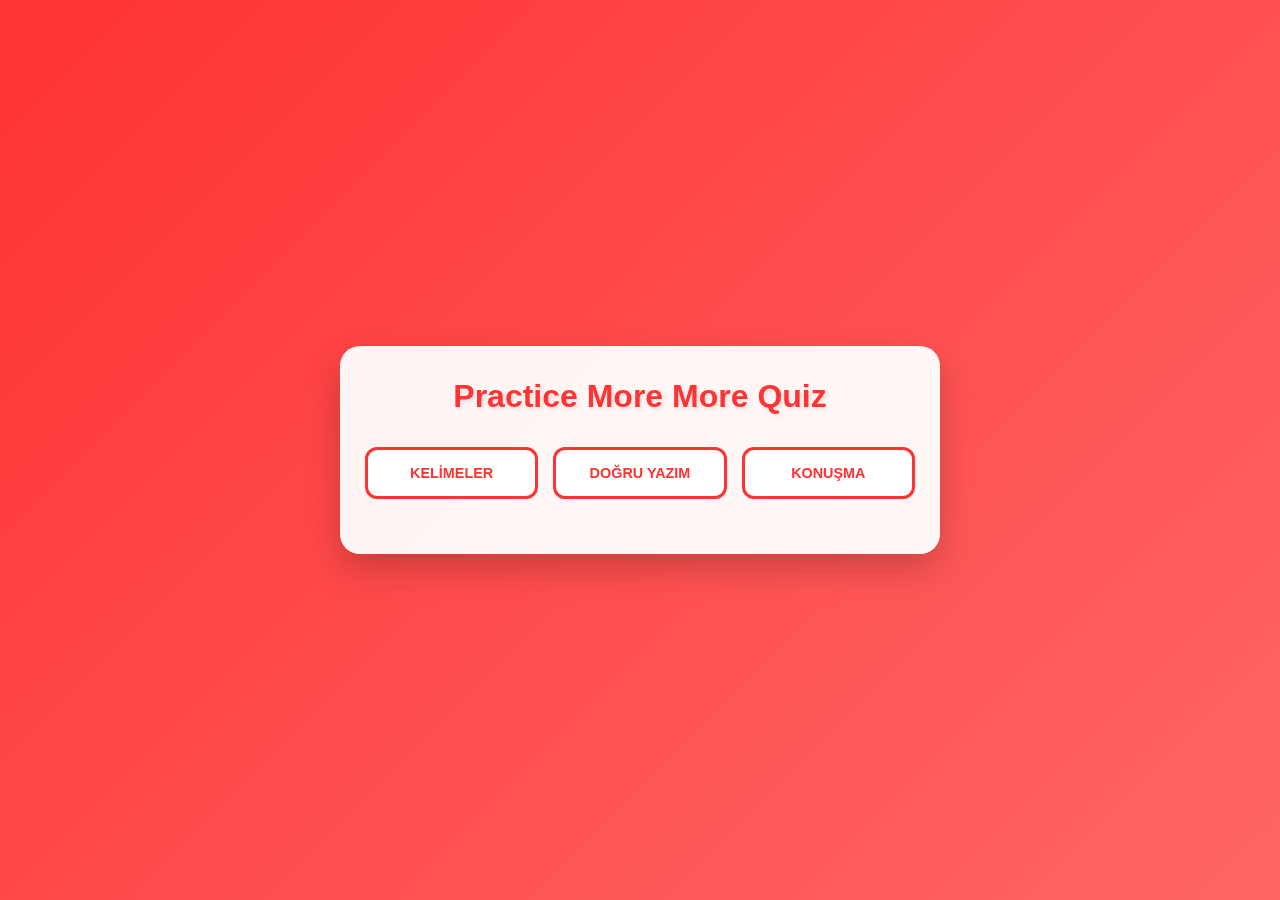
==== index.html @ 992c994b "Rename mira kopyası 3.html to index.html" ====
<!DOCTYPE html>
<html lang="tr">
<head>
    <meta charset="UTF-8">
    <meta name="viewport" content="width=device-width, initial-scale=1.0, maximum-scale=1.0, user-scalable=no">
    <title>Practice More More Quiz</title>
    <style>
        * {
            box-sizing: border-box;
            margin: 0;
            padding: 0;
            -webkit-tap-highlight-color: transparent;
        }

        body {
            font-family: 'Segoe UI', Tahoma, Geneva, Verdana, sans-serif;
            min-height: 100vh;
            display: flex;
            justify-content: center;
            align-items: center;
            background: linear-gradient(135deg, #ff3333, #ff6666);
            padding: 15px;
            line-height: 1.6;
        }

        .container {
            background: rgba(255, 255, 255, 0.95);
            border-radius: 20px;
            padding: 25px;
            box-shadow: 0 15px 35px rgba(0, 0, 0, 0.2);
            max-width: 600px;
            width: 100%;
            position: relative;
            backdrop-filter: blur(10px);
        }

        .app-title {
            text-align: center;
            color: #ff3333;
            font-size: 2rem;
            margin-bottom: 25px;
            text-shadow: 2px 2px 4px rgba(0, 0, 0, 0.1);
        }

        .category-selector {
            display: grid;
            grid-template-columns: repeat(3, 1fr);
            gap: 15px;
            margin-bottom: 30px;
        }

        .category-btn {
            padding: 15px 10px;
            background: white;
            border: 3px solid #ff3333;
            border-radius: 12px;
            cursor: pointer;
            color: #ff3333;
            font-weight: 700;
            font-size: 0.9rem;
            transition: all 0.3s ease;
            text-transform: uppercase;
        }

        .category-btn:hover {
            background: #ff3333;
            color: white;
            transform: translateY(-3px);
            box-shadow: 0 5px 15px rgba(255, 51, 51, 0.3);
        }

        .category-btn.active {
            background: #ff3333;
            color: white;
        }

        .question-container {
            background: white;
            padding: 20px;
            border-radius: 15px;
            margin-bottom: 20px;
            box-shadow: 0 5px 15px rgba(0, 0, 0, 0.1);
        }

        .question {
            font-size: 1.3rem;
            margin-bottom: 25px;
            color: #333;
            font-weight: 600;
            text-align: center;
        }

        .options {
            display: grid;
            gap: 12px;
        }

        .option {
            padding: 15px 20px;
            border: 3px solid #ff3333;
            border-radius: 12px;
            cursor: pointer;
            transition: all 0.3s ease;
            background: white;
            color: #ff3333;
            font-weight: 600;
            text-align: center;
            position: relative;
            overflow: hidden;
        }

        .option:hover {
            background: #fff5f5;
            transform: translateY(-2px);
            box-shadow: 0 5px 15px rgba(255, 51, 51, 0.2);
        }

        .option.correct {
            background: #ff3333;
            color: white;
            transform: scale(1.02);
        }

        .option.wrong {
            background: #ffeded;
            border-color: #ffcccc;
            color: #ff3333;
        }

        .progress {
            margin-top: 25px;
            padding: 15px;
            background: #fff5f5;
            border-radius: 12px;
            box-shadow: inset 0 2px 5px rgba(0, 0, 0, 0.1);
        }

        .progress-text {
            text-align: center;
            color: #ff3333;
            font-weight: 700;
            font-size: 1.1rem;
        }

        .result-container {
            text-align: center;
            padding: 30px;
        }

        .result-title {
            color: #ff3333;
            font-size: 2rem;
            margin-bottom: 20px;
        }

        .result-score {
            font-size: 1.5rem;
            color: #333;
            margin-bottom: 30px;
        }

        .restart-btn {
            padding: 15px 30px;
            background: #ff3333;
            color: white;
            border: none;
            border-radius: 12px;
            font-size: 1.1rem;
            font-weight: 700;
            cursor: pointer;
            transition: all 0.3s ease;
        }

        .restart-btn:hover {
            background: #ff4444;
            transform: translateY(-2px);
            box-shadow: 0 5px 15px rgba(255, 51, 51, 0.3);
        }

        @media (max-width: 480px) {
            .container {
                padding: 15px;
            }

            .app-title {
                font-size: 1.5rem;
                margin-bottom: 20px;
            }

            .category-selector {
                grid-template-columns: 1fr;
            }

            .category-btn {
                padding: 12px 8px;
                font-size: 0.8rem;
            }

            .question {
                font-size: 1.1rem;
            }

            .option {
                padding: 12px 15px;
                font-size: 0.9rem;
            }

            .progress-text {
                font-size: 0.9rem;
            }
        }
    </style>
</head>
<body>
    <div class="container" id="mainContainer">
        <h1 class="app-title">Practice More More Quiz</h1>
        <div class="category-selector" id="categorySelector">
            <button class="category-btn" onclick="selectCategory('words')">Kelimeler</button>
            <button class="category-btn" onclick="selectCategory('spelling')">Doğru Yazım</button>
            <button class="category-btn" onclick="selectCategory('conversation')">Konuşma</button>
        </div>
        <div id="quizContainer" style="display: none;">
            <div class="question-container">
                <div class="question" id="question"></div>
                <div class="options" id="options"></div>
            </div>
            <div class="progress">
                <div class="progress-text" id="progress"></div>
            </div>
        </div>
    </div>
    <script>
        const questionsData = {
            words: [
                {
                    question: "'Ambulance' kelimesinin Türkçe anlamı nedir?",
                    options: ["Ambulans", "Hastane", "Doktor"],
                    correct: 0
                },
                {
                    question: "'Balloon' kelimesinin Türkçe anlamı nedir?",
                    options: ["Top", "Balon", "Oyuncak"],
                    correct: 1
                },
                {
                    question: "'Biscuit' kelimesinin Türkçe anlamı nedir?",
                    options: ["Kek", "Pasta", "Bisküvi"],
                    correct: 2
                },
                {
                    question: "'Café' kelimesinin Türkçe anlamı nedir?",
                    options: ["Kafe", "Restaurant", "Market"],
                    correct: 0
                },
                {
                    question: "'Cake' kelimesinin Türkçe anlamı nedir?",
                    options: ["Bisküvi", "Pasta", "Ekmek"],
                    correct: 1
                },
                {
                    question: "'Camp' kelimesinin Türkçe anlamı nedir?",
                    options: ["Kamp", "Piknik", "Park"],
                    correct: 0
                },
                {
                    question: "'Doctor' kelimesinin Türkçe anlamı nedir?",
                    options: ["Hemşire", "Doktor", "Hasta"],
                    correct: 1
                },
                {
                    question: "'Email' kelimesinin Türkçe anlamı nedir?",
                    options: ["E-posta", "Telefon", "Mesaj"],
                    correct: 0
                },
                {
                    question: "'Electric' kelimesinin Türkçe anlamı nedir?",
                    options: ["Su", "Gaz", "Elektrik"],
                    correct: 2
                },
                {
                    question: "'Garage' kelimesinin Türkçe anlamı nedir?",
                    options: ["Garaj", "Bahçe", "Depo"],
                    correct: 0
                },
                {
                    question: "'Hotel' kelimesinin Türkçe anlamı nedir?",
                    options: ["Ev", "Otel", "Bina"],
                    correct: 1
                },
                {
                    question: "'Internet' kelimesinin Türkçe anlamı nedir?",
                    options: ["İnternet", "Telefon", "Bilgisayar"],
                    correct: 0
                },
                {
                    question: "'Laptop' kelimesinin Türkçe anlamı nedir?",
                    options: ["Tablet", "Telefon", "Dizüstü bilgisayar"],
                    correct: 2
                },
                {
                    question: "'Lemon' kelimesinin Türkçe anlamı nedir?",
                    options: ["Limon", "Portakal", "Mandalina"],
                    correct: 0
                },
                {
                    question: "'Microphone' kelimesinin Türkçe anlamı nedir?",
                    options: ["Hoparlör", "Mikrofon", "Kulaklık"],
                    correct: 1
                },
                {
                    question: "'Note' kelimesinin Türkçe anlamı nedir?",
                    options: ["Not", "Kitap", "Kalem"],
                    correct: 0
                },
                {
                    question: "'Office' kelimesinin Türkçe anlamı nedir?",
                    options: ["Ev", "Ofis", "Market"],
                    correct: 1
                },
                {
                    question: "'Picnic' kelimesinin Türkçe anlamı nedir?",
                    options: ["Park", "Kamp", "Piknik"],
                    correct: 2
                },
                {
                    question: "'Quiz' kelimesinin Türkçe anlamı nedir?",
                    options: ["Sınav", "Test", "Quiz"],
                    correct: 2
                },
                {
                    question: "'Radio' kelimesinin Türkçe anlamı nedir?",
                    options: ["Radyo", "Televizyon", "Telefon"],
                    correct: 0
            },
            {
                question: "'Salad' kelimesinin Türkçe anlamı nedir?",
                options: ["Salata", "Yemek", "Meyve"],
                correct: 0
            },
            {
                question: "'Sandwich' kelimesinin Türkçe anlamı nedir?",
                options: ["Tost", "Sandviç", "Ekmek"],
                correct: 1
            },
            {
                question: "'Sport' kelimesinin Türkçe anlamı nedir?",
                options: ["Oyun", "Egzersiz", "Spor"],
                correct: 2
            },
            {
                question: "'Stop' kelimesinin Türkçe anlamı nedir?",
                options: ["Dur", "Git", "Bekle"],
                correct: 0
            },
            {
                question: "'Supermarket' kelimesinin Türkçe anlamı nedir?",
                options: ["Market", "Süpermarket", "Mağaza"],
                correct: 1
            },
            {
                question: "'Telephone' kelimesinin Türkçe anlamı nedir?",
                options: ["Telefon", "Bilgisayar", "Tablet"],
                correct: 0
            },
            {
                question: "'Television' kelimesinin Türkçe anlamı nedir?",
                options: ["Radyo", "Televizyon", "Bilgisayar"],
                correct: 1
            },
            {
                question: "'Tomato' kelimesinin Türkçe anlamı nedir?",
                options: ["Biber", "Salatalık", "Domates"],
                correct: 2
            },
            {
                question: "'Train' kelimesinin Türkçe anlamı nedir?",
                options: ["Tren", "Otobüs", "Araba"],
                correct: 0
            },
            {
                question: "'Word' kelimesinin Türkçe anlamı nedir?",
                options: ["Cümle", "Kelime", "Harf"],
                correct: 1
            },
            {
                question: "'University' kelimesinin Türkçe anlamı nedir?",
                options: ["Üniversite", "Okul", "Lise"],
                correct: 0
            },
            {
                question: "'Vanilla' kelimesinin Türkçe anlamı nedir?",
                options: ["Çikolata", "Vanilya", "Çilek"],
                correct: 1
            },
            {
                question: "'Video' kelimesinin Türkçe anlamı nedir?",
                options: ["Fotoğraf", "Resim", "Video"],
                correct: 2
            },
            {
                question: "'Yoghurt' kelimesinin Türkçe anlamı nedir?",
                options: ["Yoğurt", "Süt", "Ayran"],
                correct: 0
            },
            {
                question: "'Paint' kelimesinin Türkçe anlamı nedir?",
                options: ["Çizmek", "Boyamak", "Kesmek"],
                correct: 1
            },
            {
                question: "'Draw' kelimesinin Türkçe anlamı nedir?",
                options: ["Çizmek", "Boyamak", "Yazmak"],
                correct: 0
            },
            {
                question: "'Cut' kelimesinin Türkçe anlamı nedir?",
                options: ["Yapıştırmak", "Kesmek", "Açmak"],
                correct: 1
            },
            {
                question: "'Stick' kelimesinin Türkçe anlamı nedir?",
                options: ["Kesmek", "Çizmek", "Yapıştırmak"],
                correct: 2
            }
        ],
        spelling: [
        {
        question: "'Ambulance' kelimesinin doğru yazılışı hangisidir?",
        options: ["ambulence", "ambulance", "ambulens"],
        correct: 1
    },
    {
        question: "'Balloon' kelimesinin doğru yazılışı hangisidir?",
        options: ["baloon", "balloon", "ballon"],
        correct: 1
    },
    {
        question: "'Biscuit' kelimesinin doğru yazılışı hangisidir?",
        options: ["biscut", "biscuit", "biskit"],
        correct: 1
    },
    {
        question: "'Café' kelimesinin doğru yazılışı hangisidir?",
        options: ["cafe", "café", "caffe"],
        correct: 1
    },
    {
        question: "'Cake' kelimesinin doğru yazılışı hangisidir?",
        options: ["kake", "cake", "cake"],
        correct: 1
    },
    {
        question: "'Camp' kelimesinin doğru yazılışı hangisidir?",
        options: ["kamp", "camp", "cemp"],
        correct: 1
    },
    {
        question: "'Doctor' kelimesinin doğru yazılışı hangisidir?",
        options: ["docter", "doctor", "dokter"],
        correct: 1
    },
    {
        question: "'Email' kelimesinin doğru yazılışı hangisidir?",
        options: ["e-mail", "email", "imail"],
        correct: 1
    },
    {
        question: "'Electric' kelimesinin doğru yazılışı hangisidir?",
        options: ["elektric", "electric", "elektrik"],
        correct: 1
    },
    {
        question: "'Garage' kelimesinin doğru yazılışı hangisidir?",
        options: ["garaj", "garage", "garaje"],
        correct: 1
    },
    {
        question: "'Hotel' kelimesinin doğru yazılışı hangisidir?",
        options: ["hotell", "hotel", "hotle"],
        correct: 1
    },
    {
        question: "'Internet' kelimesinin doğru yazılışı hangisidir?",
        options: ["internet", "Internet", "intenet"],
        correct: 1
    },
    {
        question: "'Laptop' kelimesinin doğru yazılışı hangisidir?",
        options: ["labtop", "laptop", "leptop"],
        correct: 1
    },
    {
        question: "'Lemon' kelimesinin doğru yazılışı hangisidir?",
        options: ["limon", "lemon", "lemun"],
        correct: 1
    },
    {
        question: "'Microphone' kelimesinin doğru yazılışı hangisidir?",
        options: ["mikrofon", "microphone", "microfone"],
        correct: 1
    },
    {
        question: "'Note' kelimesinin doğru yazılışı hangisidir?",
        options: ["not", "note", "notte"],
        correct: 1
    },
    {
        question: "'Office' kelimesinin doğru yazılışı hangisidir?",
        options: ["ofis", "office", "offise"],
        correct: 1
    },
    {
        question: "'Picnic' kelimesinin doğru yazılışı hangisidir?",
        options: ["picknick", "picnic", "piknik"],
        correct: 1
    },
    {
        question: "'Quiz' kelimesinin doğru yazılışı hangisidir?",
        options: ["quize", "quiz", "quizz"],
        correct: 1
    },
    {
        question: "'Radio' kelimesinin doğru yazılışı hangisidir?",
        options: ["radyo", "radio", "redio"],
        correct: 1
    },
    {
        question: "'Salad' kelimesinin doğru yazılışı hangisidir?",
        options: ["sallad", "salad", "salat"],
        correct: 1
    },
    {
        question: "'Sandwich' kelimesinin doğru yazılışı hangisidir?",
        options: ["sandvich", "sandwich", "sandwitch"],
        correct: 1
    },
    {
        question: "'Sport' kelimesinin doğru yazılışı hangisidir?",
        options: ["spor", "sport", "sportt"],
        correct: 1
    },
    {
        question: "'Stop' kelimesinin doğru yazılışı hangisidir?",
        options: ["stopp", "stop", "stop"],
        correct: 1
    },
    {
        question: "'Supermarket' kelimesinin doğru yazılışı hangisidir?",
        options: ["süpermarket", "supermarket", "supermarkett"],
        correct: 1
    },
    {
        question: "'Telephone' kelimesinin doğru yazılışı hangisidir?",
        options: ["telefon", "telephone", "telephon"],
        correct: 1
    },
    {
        question: "'Television' kelimesinin doğru yazılışı hangisidir?",
        options: ["televizyon", "television", "televition"],
        correct: 1
    },
    {
        question: "'Tomato' kelimesinin doğru yazılışı hangisidir?",
        options: ["tometo", "tomato", "tamato"],
        correct: 1
    },
    {
        question: "'Train' kelimesinin doğru yazılışı hangisidir?",
        options: ["tren", "train", "traine"],
        correct: 1
    },
    {
        question: "'Word' kelimesinin doğru yazılışı hangisidir?",
        options: ["werd", "word", "woord"],
        correct: 1
    },
    {
        question: "'University' kelimesinin doğru yazılışı hangisidir?",
        options: ["üniversite", "university", "universitet"],
        correct: 1
    },
    {
        question: "'Vanilla' kelimesinin doğru yazılışı hangisidir?",
        options: ["vanila", "vanilla", "vanilia"],
        correct: 1
    },
    {
        question: "'Video' kelimesinin doğru yazılışı hangisidir?",
        options: ["vidio", "video", "vedio"],
        correct: 1
    },
    {
        question: "'Yoghurt' kelimesinin doğru yazılışı hangisidir?",
        options: ["yogurt", "yoghurt", "yoğurt"],
        correct: 1
    },
    {
        question: "'Paint' kelimesinin doğru yazılışı hangisidir?",
        options: ["peynt", "paint", "peint"],
        correct: 1
    },
    {
        question: "'Draw' kelimesinin doğru yazılışı hangisidir?",
        options: ["drow", "draw", "drau"],
        correct: 1
    },
    {
        question: "'Cut' kelimesinin doğru yazılışı hangisidir?",
        options: ["kat", "cut", "cutt"],
        correct: 1
    },
    {
        question: "'Stick' kelimesinin doğru yazılışı hangisidir?",
        options: ["stik", "stick", "stic"],
        correct: 1
            },
            // Diğer kelimeler için yazım soruları buraya eklenecek
        ],
        conversation: [
        {
                question: "Complete the dialogue: 'Good ___, how are you?'",
                options: ["morning", "night", "bye"],
                correct: 0
            },
            {
                question: "Fill in the blank: '___ name is John.'",
                options: ["I", "My", "Me"],
                correct: 1
            },
            {
                question: "Complete: 'How ___ you?'",
                options: ["is", "are", "am"],
                correct: 1
            },
            {
                question: "Fill in: '___ to meet you.'",
                options: ["Nice", "Good", "Well"],
                correct: 0
            },
            {
                question: "Complete: 'See you ___.'",
                options: ["later", "before", "after"],
                correct: 0
            },
            // PDF'deki diğer diyaloglar buraya eklenecek
        ]
    };

    let currentCategory = null;
    let currentQuestion = 0;
    let score = 0;
    let isAnswered = false;

    function selectCategory(category) {
        currentCategory = category;
        currentQuestion = 0;
        score = 0;
        document.getElementById('categorySelector').style.display = 'none';
        document.getElementById('quizContainer').style.display = 'block';
        displayQuestion();
    }

    function displayQuestion() {
        isAnswered = false;
        const questionEl = document.getElementById('question');
        const optionsEl = document.getElementById('options');
        const progressEl = document.getElementById('progress');
        const currentQuestions = questionsData[currentCategory];
        
        questionEl.textContent = currentQuestions[currentQuestion].question;
        optionsEl.innerHTML = '';
        
        currentQuestions[currentQuestion].options.forEach((option, index) => {
            const button = document.createElement('div');
            button.className = 'option';
            button.textContent = option;
            button.onclick = () => checkAnswer(index);
            optionsEl.appendChild(button);
        });

        progressEl.textContent = `Soru ${currentQuestion + 1} / ${currentQuestions.length}`;
    }

    function checkAnswer(selectedIndex) {
        if (isAnswered) return;
        isAnswered = true;

        const options = document.getElementsByClassName('option');
        const currentQuestions = questionsData[currentCategory];
        const correct = currentQuestions[currentQuestion].correct;

        Array.from(options).forEach(option => {
            option.style.pointerEvents = 'none';
        });

        if (selectedIndex === correct) {
            options[selectedIndex].classList.add('correct');
            score++;
        } else {
            options[selectedIndex].classList.add('wrong');
            options[correct].classList.add('correct');
        }

        setTimeout(() => {
            currentQuestion++;
            if (currentQuestion < currentQuestions.length) {
                displayQuestion();
            } else {
                showResults();
            }
        }, 1500);
    }

    function showResults() {
        const container = document.getElementById('quizContainer');
        const totalQuestions = questionsData[currentCategory].length;
        const percentage = Math.round((score / totalQuestions) * 100);
        let message = '';

        if (percentage >= 90) {
            message = 'Mükemmel! 🎉';
        } else if (percentage >= 70) {
            message = 'Çok iyi! 👏';
        } else if (percentage >= 50) {
            message = 'İyi! 👍';
        } else {
            message = 'Biraz daha çalışmalısın! 💪';
        }

        container.innerHTML = `
            <div class="result-container">
                <h2 class="result-title">Quiz Tamamlandı!</h2>
                <p class="result-score">
                    Skorunuz: ${score} / ${totalQuestions}<br>
                    Başarı: %${percentage}<br>
                    ${message}
                </p>
                <button onclick="location.reload()" class="restart-btn">
                    Yeniden Başla
                </button>
            </div>
        `;
    }

    // Sayfa yüklendiğinde başlık animasyonu
    window.onload = function() {
        const title = document.querySelector('.app-title');
        title.style.opacity = '0';
        title.style.transform = 'translateY(-20px)';
        title.style.transition = 'all 0.5s ease';
        
        setTimeout(() => {
            title.style.opacity = '1';
            title.style.transform = 'translateY(0)';
        }, 100);
    }
</script>
</body>
</html>
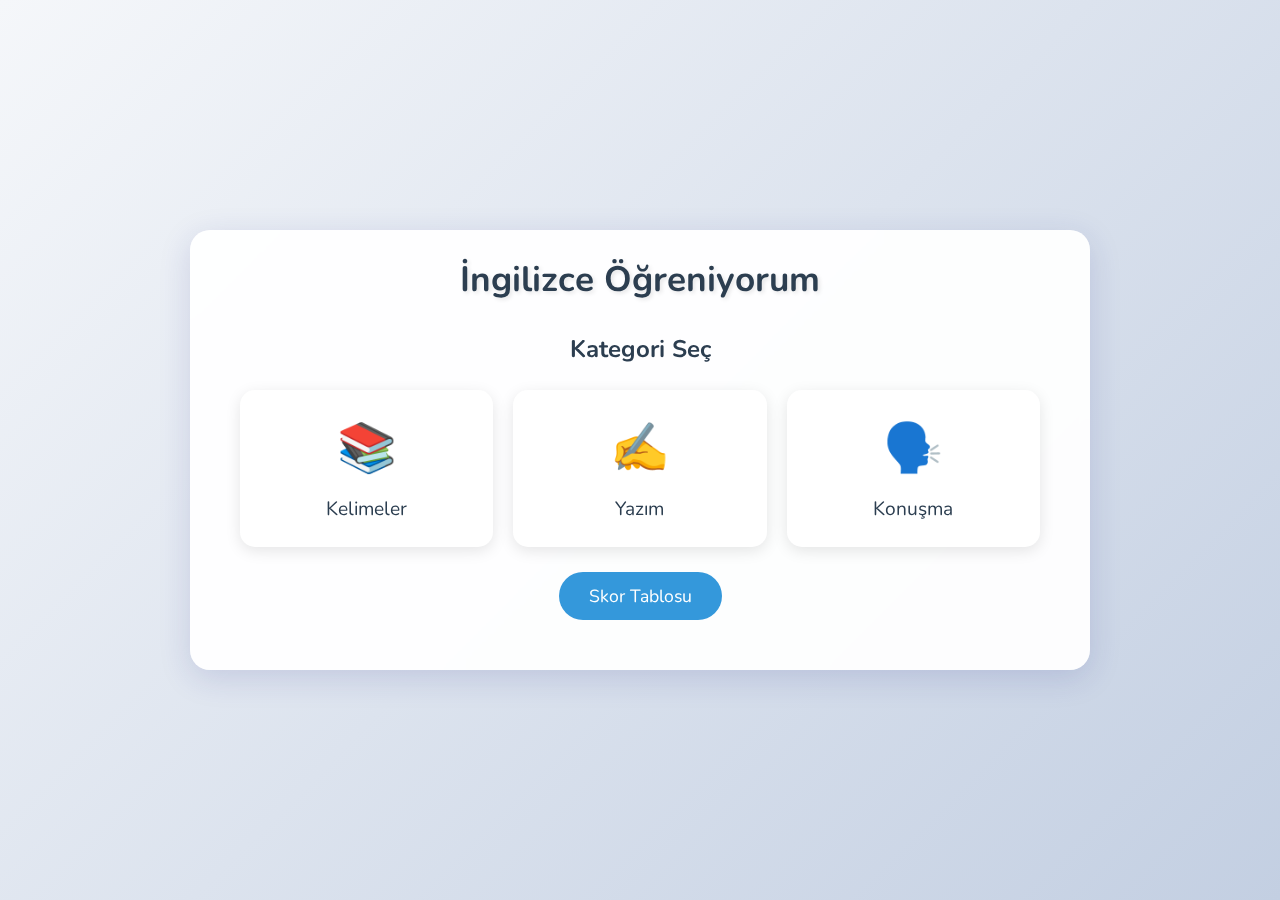
==== commit c31c1292: "Add files via upload" ====
--- a/index.html
+++ b/index.html
@@ -2,758 +2,73 @@
 <html lang="tr">
 <head>
     <meta charset="UTF-8">
-    <meta name="viewport" content="width=device-width, initial-scale=1.0, maximum-scale=1.0, user-scalable=no">
-    <title>Practice More More Quiz</title>
-    <style>
-        * {
-            box-sizing: border-box;
-            margin: 0;
-            padding: 0;
-            -webkit-tap-highlight-color: transparent;
-        }
-
-        body {
-            font-family: 'Segoe UI', Tahoma, Geneva, Verdana, sans-serif;
-            min-height: 100vh;
-            display: flex;
-            justify-content: center;
-            align-items: center;
-            background: linear-gradient(135deg, #ff3333, #ff6666);
-            padding: 15px;
-            line-height: 1.6;
-        }
-
-        .container {
-            background: rgba(255, 255, 255, 0.95);
-            border-radius: 20px;
-            padding: 25px;
-            box-shadow: 0 15px 35px rgba(0, 0, 0, 0.2);
-            max-width: 600px;
-            width: 100%;
-            position: relative;
-            backdrop-filter: blur(10px);
-        }
-
-        .app-title {
-            text-align: center;
-            color: #ff3333;
-            font-size: 2rem;
-            margin-bottom: 25px;
-            text-shadow: 2px 2px 4px rgba(0, 0, 0, 0.1);
-        }
-
-        .category-selector {
-            display: grid;
-            grid-template-columns: repeat(3, 1fr);
-            gap: 15px;
-            margin-bottom: 30px;
-        }
-
-        .category-btn {
-            padding: 15px 10px;
-            background: white;
-            border: 3px solid #ff3333;
-            border-radius: 12px;
-            cursor: pointer;
-            color: #ff3333;
-            font-weight: 700;
-            font-size: 0.9rem;
-            transition: all 0.3s ease;
-            text-transform: uppercase;
-        }
-
-        .category-btn:hover {
-            background: #ff3333;
-            color: white;
-            transform: translateY(-3px);
-            box-shadow: 0 5px 15px rgba(255, 51, 51, 0.3);
-        }
-
-        .category-btn.active {
-            background: #ff3333;
-            color: white;
-        }
-
-        .question-container {
-            background: white;
-            padding: 20px;
-            border-radius: 15px;
-            margin-bottom: 20px;
-            box-shadow: 0 5px 15px rgba(0, 0, 0, 0.1);
-        }
-
-        .question {
-            font-size: 1.3rem;
-            margin-bottom: 25px;
-            color: #333;
-            font-weight: 600;
-            text-align: center;
-        }
-
-        .options {
-            display: grid;
-            gap: 12px;
-        }
-
-        .option {
-            padding: 15px 20px;
-            border: 3px solid #ff3333;
-            border-radius: 12px;
-            cursor: pointer;
-            transition: all 0.3s ease;
-            background: white;
-            color: #ff3333;
-            font-weight: 600;
-            text-align: center;
-            position: relative;
-            overflow: hidden;
-        }
-
-        .option:hover {
-            background: #fff5f5;
-            transform: translateY(-2px);
-            box-shadow: 0 5px 15px rgba(255, 51, 51, 0.2);
-        }
-
-        .option.correct {
-            background: #ff3333;
-            color: white;
-            transform: scale(1.02);
-        }
-
-        .option.wrong {
-            background: #ffeded;
-            border-color: #ffcccc;
-            color: #ff3333;
-        }
-
-        .progress {
-            margin-top: 25px;
-            padding: 15px;
-            background: #fff5f5;
-            border-radius: 12px;
-            box-shadow: inset 0 2px 5px rgba(0, 0, 0, 0.1);
-        }
-
-        .progress-text {
-            text-align: center;
-            color: #ff3333;
-            font-weight: 700;
-            font-size: 1.1rem;
-        }
-
-        .result-container {
-            text-align: center;
-            padding: 30px;
-        }
-
-        .result-title {
-            color: #ff3333;
-            font-size: 2rem;
-            margin-bottom: 20px;
-        }
-
-        .result-score {
-            font-size: 1.5rem;
-            color: #333;
-            margin-bottom: 30px;
-        }
-
-        .restart-btn {
-            padding: 15px 30px;
-            background: #ff3333;
-            color: white;
-            border: none;
-            border-radius: 12px;
-            font-size: 1.1rem;
-            font-weight: 700;
-            cursor: pointer;
-            transition: all 0.3s ease;
-        }
-
-        .restart-btn:hover {
-            background: #ff4444;
-            transform: translateY(-2px);
-            box-shadow: 0 5px 15px rgba(255, 51, 51, 0.3);
-        }
-
-        @media (max-width: 480px) {
-            .container {
-                padding: 15px;
-            }
-
-            .app-title {
-                font-size: 1.5rem;
-                margin-bottom: 20px;
-            }
-
-            .category-selector {
-                grid-template-columns: 1fr;
-            }
-
-            .category-btn {
-                padding: 12px 8px;
-                font-size: 0.8rem;
-            }
-
-            .question {
-                font-size: 1.1rem;
-            }
-
-            .option {
-                padding: 12px 15px;
-                font-size: 0.9rem;
-            }
-
-            .progress-text {
-                font-size: 0.9rem;
-            }
-        }
-    </style>
+    <meta name="viewport" content="width=device-width, initial-scale=1.0">
+    <title>İngilizce Öğreniyorum</title>
+    <link rel="preconnect" href="https://fonts.googleapis.com">
+    <link rel="preconnect" href="https://fonts.gstatic.com" crossorigin>
+    <link href="https://fonts.googleapis.com/css2?family=Nunito:wght@400;600;700&display=swap" rel="stylesheet">
+    <link rel="stylesheet" href="style.css">
 </head>
 <body>
-    <div class="container" id="mainContainer">
-        <h1 class="app-title">Practice More More Quiz</h1>
-        <div class="category-selector" id="categorySelector">
-            <button class="category-btn" onclick="selectCategory('words')">Kelimeler</button>
-            <button class="category-btn" onclick="selectCategory('spelling')">Doğru Yazım</button>
-            <button class="category-btn" onclick="selectCategory('conversation')">Konuşma</button>
+    <div class="container">
+        <h1 class="app-title">İngilizce Öğreniyorum</h1>
+        
+        <div id="categorySelection" class="category-selection">
+            <h2>Kategori Seç</h2>
+            <div class="category-buttons">
+                <button onclick="startCategory('words')" class="category-btn">
+                    <span class="category-icon">📚</span>
+                    Kelimeler
+                </button>
+                <button onclick="startCategory('spelling')" class="category-btn">
+                    <span class="category-icon">✍️</span>
+                    Yazım
+                </button>
+                <button onclick="startCategory('speaking')" class="category-btn">
+                    <span class="category-icon">🗣️</span>
+                    Konuşma
+                </button>
+            </div>
+            <button id="showScoreboard" onclick="showScoreboard()" class="scoreboard-btn">
+                Skor Tablosu
+            </button>
         </div>
-        <div id="quizContainer" style="display: none;">
+
+        <div id="scoreboard" class="scoreboard" style="display: none;">
+            <h2>Yüksek Skorlar</h2>
+            <div id="scoreList" class="score-list"></div>
+            <button onclick="hideScoreboard()" class="close-btn">Kapat</button>
+        </div>
+
+        <div id="quizContainer" class="quiz-container" style="display: none;">
+            <div class="timer-container">
+                <div id="timer" class="timer">15</div>
+            </div>
+
             <div class="question-container">
-                <div class="question" id="question"></div>
-                <div class="options" id="options"></div>
+                <div id="emoji-feedback" class="emoji-feedback"></div>
+                <p id="question" class="question"></p>
+                <div id="options" class="options"></div>
             </div>
+
             <div class="progress">
-                <div class="progress-text" id="progress"></div>
+                <p class="progress-text">
+                    Soru <span id="currentQuestion">1</span> / <span id="totalQuestions">30</span>
+                </p>
+                <div class="progress-bar">
+                    <div id="progressFill" class="progress-fill"></div>
+                </div>
+                <p class="score-text">Puan: <span id="currentScore">0</span></p>
             </div>
+
+            <div class="control-buttons">
+                <button id="endGameBtn" onclick="endGame()" class="end-game-btn">Oyunu Bitir</button>
+                <button id="languageBtn" onclick="toggleLanguage()" class="language-btn">Switch to English</button>
+            </div>
+
+            <div id="feedback" class="feedback"></div>
         </div>
     </div>
-    <script>
-        const questionsData = {
-            words: [
-                {
-                    question: "'Ambulance' kelimesinin Türkçe anlamı nedir?",
-                    options: ["Ambulans", "Hastane", "Doktor"],
-                    correct: 0
-                },
-                {
-                    question: "'Balloon' kelimesinin Türkçe anlamı nedir?",
-                    options: ["Top", "Balon", "Oyuncak"],
-                    correct: 1
-                },
-                {
-                    question: "'Biscuit' kelimesinin Türkçe anlamı nedir?",
-                    options: ["Kek", "Pasta", "Bisküvi"],
-                    correct: 2
-                },
-                {
-                    question: "'Café' kelimesinin Türkçe anlamı nedir?",
-                    options: ["Kafe", "Restaurant", "Market"],
-                    correct: 0
-                },
-                {
-                    question: "'Cake' kelimesinin Türkçe anlamı nedir?",
-                    options: ["Bisküvi", "Pasta", "Ekmek"],
-                    correct: 1
-                },
-                {
-                    question: "'Camp' kelimesinin Türkçe anlamı nedir?",
-                    options: ["Kamp", "Piknik", "Park"],
-                    correct: 0
-                },
-                {
-                    question: "'Doctor' kelimesinin Türkçe anlamı nedir?",
-                    options: ["Hemşire", "Doktor", "Hasta"],
-                    correct: 1
-                },
-                {
-                    question: "'Email' kelimesinin Türkçe anlamı nedir?",
-                    options: ["E-posta", "Telefon", "Mesaj"],
-                    correct: 0
-                },
-                {
-                    question: "'Electric' kelimesinin Türkçe anlamı nedir?",
-                    options: ["Su", "Gaz", "Elektrik"],
-                    correct: 2
-                },
-                {
-                    question: "'Garage' kelimesinin Türkçe anlamı nedir?",
-                    options: ["Garaj", "Bahçe", "Depo"],
-                    correct: 0
-                },
-                {
-                    question: "'Hotel' kelimesinin Türkçe anlamı nedir?",
-                    options: ["Ev", "Otel", "Bina"],
-                    correct: 1
-                },
-                {
-                    question: "'Internet' kelimesinin Türkçe anlamı nedir?",
-                    options: ["İnternet", "Telefon", "Bilgisayar"],
-                    correct: 0
-                },
-                {
-                    question: "'Laptop' kelimesinin Türkçe anlamı nedir?",
-                    options: ["Tablet", "Telefon", "Dizüstü bilgisayar"],
-                    correct: 2
-                },
-                {
-                    question: "'Lemon' kelimesinin Türkçe anlamı nedir?",
-                    options: ["Limon", "Portakal", "Mandalina"],
-                    correct: 0
-                },
-                {
-                    question: "'Microphone' kelimesinin Türkçe anlamı nedir?",
-                    options: ["Hoparlör", "Mikrofon", "Kulaklık"],
-                    correct: 1
-                },
-                {
-                    question: "'Note' kelimesinin Türkçe anlamı nedir?",
-                    options: ["Not", "Kitap", "Kalem"],
-                    correct: 0
-                },
-                {
-                    question: "'Office' kelimesinin Türkçe anlamı nedir?",
-                    options: ["Ev", "Ofis", "Market"],
-                    correct: 1
-                },
-                {
-                    question: "'Picnic' kelimesinin Türkçe anlamı nedir?",
-                    options: ["Park", "Kamp", "Piknik"],
-                    correct: 2
-                },
-                {
-                    question: "'Quiz' kelimesinin Türkçe anlamı nedir?",
-                    options: ["Sınav", "Test", "Quiz"],
-                    correct: 2
-                },
-                {
-                    question: "'Radio' kelimesinin Türkçe anlamı nedir?",
-                    options: ["Radyo", "Televizyon", "Telefon"],
-                    correct: 0
-            },
-            {
-                question: "'Salad' kelimesinin Türkçe anlamı nedir?",
-                options: ["Salata", "Yemek", "Meyve"],
-                correct: 0
-            },
-            {
-                question: "'Sandwich' kelimesinin Türkçe anlamı nedir?",
-                options: ["Tost", "Sandviç", "Ekmek"],
-                correct: 1
-            },
-            {
-                question: "'Sport' kelimesinin Türkçe anlamı nedir?",
-                options: ["Oyun", "Egzersiz", "Spor"],
-                correct: 2
-            },
-            {
-                question: "'Stop' kelimesinin Türkçe anlamı nedir?",
-                options: ["Dur", "Git", "Bekle"],
-                correct: 0
-            },
-            {
-                question: "'Supermarket' kelimesinin Türkçe anlamı nedir?",
-                options: ["Market", "Süpermarket", "Mağaza"],
-                correct: 1
-            },
-            {
-                question: "'Telephone' kelimesinin Türkçe anlamı nedir?",
-                options: ["Telefon", "Bilgisayar", "Tablet"],
-                correct: 0
-            },
-            {
-                question: "'Television' kelimesinin Türkçe anlamı nedir?",
-                options: ["Radyo", "Televizyon", "Bilgisayar"],
-                correct: 1
-            },
-            {
-                question: "'Tomato' kelimesinin Türkçe anlamı nedir?",
-                options: ["Biber", "Salatalık", "Domates"],
-                correct: 2
-            },
-            {
-                question: "'Train' kelimesinin Türkçe anlamı nedir?",
-                options: ["Tren", "Otobüs", "Araba"],
-                correct: 0
-            },
-            {
-                question: "'Word' kelimesinin Türkçe anlamı nedir?",
-                options: ["Cümle", "Kelime", "Harf"],
-                correct: 1
-            },
-            {
-                question: "'University' kelimesinin Türkçe anlamı nedir?",
-                options: ["Üniversite", "Okul", "Lise"],
-                correct: 0
-            },
-            {
-                question: "'Vanilla' kelimesinin Türkçe anlamı nedir?",
-                options: ["Çikolata", "Vanilya", "Çilek"],
-                correct: 1
-            },
-            {
-                question: "'Video' kelimesinin Türkçe anlamı nedir?",
-                options: ["Fotoğraf", "Resim", "Video"],
-                correct: 2
-            },
-            {
-                question: "'Yoghurt' kelimesinin Türkçe anlamı nedir?",
-                options: ["Yoğurt", "Süt", "Ayran"],
-                correct: 0
-            },
-            {
-                question: "'Paint' kelimesinin Türkçe anlamı nedir?",
-                options: ["Çizmek", "Boyamak", "Kesmek"],
-                correct: 1
-            },
-            {
-                question: "'Draw' kelimesinin Türkçe anlamı nedir?",
-                options: ["Çizmek", "Boyamak", "Yazmak"],
-                correct: 0
-            },
-            {
-                question: "'Cut' kelimesinin Türkçe anlamı nedir?",
-                options: ["Yapıştırmak", "Kesmek", "Açmak"],
-                correct: 1
-            },
-            {
-                question: "'Stick' kelimesinin Türkçe anlamı nedir?",
-                options: ["Kesmek", "Çizmek", "Yapıştırmak"],
-                correct: 2
-            }
-        ],
-        spelling: [
-        {
-        question: "'Ambulance' kelimesinin doğru yazılışı hangisidir?",
-        options: ["ambulence", "ambulance", "ambulens"],
-        correct: 1
-    },
-    {
-        question: "'Balloon' kelimesinin doğru yazılışı hangisidir?",
-        options: ["baloon", "balloon", "ballon"],
-        correct: 1
-    },
-    {
-        question: "'Biscuit' kelimesinin doğru yazılışı hangisidir?",
-        options: ["biscut", "biscuit", "biskit"],
-        correct: 1
-    },
-    {
-        question: "'Café' kelimesinin doğru yazılışı hangisidir?",
-        options: ["cafe", "café", "caffe"],
-        correct: 1
-    },
-    {
-        question: "'Cake' kelimesinin doğru yazılışı hangisidir?",
-        options: ["kake", "cake", "cake"],
-        correct: 1
-    },
-    {
-        question: "'Camp' kelimesinin doğru yazılışı hangisidir?",
-        options: ["kamp", "camp", "cemp"],
-        correct: 1
-    },
-    {
-        question: "'Doctor' kelimesinin doğru yazılışı hangisidir?",
-        options: ["docter", "doctor", "dokter"],
-        correct: 1
-    },
-    {
-        question: "'Email' kelimesinin doğru yazılışı hangisidir?",
-        options: ["e-mail", "email", "imail"],
-        correct: 1
-    },
-    {
-        question: "'Electric' kelimesinin doğru yazılışı hangisidir?",
-        options: ["elektric", "electric", "elektrik"],
-        correct: 1
-    },
-    {
-        question: "'Garage' kelimesinin doğru yazılışı hangisidir?",
-        options: ["garaj", "garage", "garaje"],
-        correct: 1
-    },
-    {
-        question: "'Hotel' kelimesinin doğru yazılışı hangisidir?",
-        options: ["hotell", "hotel", "hotle"],
-        correct: 1
-    },
-    {
-        question: "'Internet' kelimesinin doğru yazılışı hangisidir?",
-        options: ["internet", "Internet", "intenet"],
-        correct: 1
-    },
-    {
-        question: "'Laptop' kelimesinin doğru yazılışı hangisidir?",
-        options: ["labtop", "laptop", "leptop"],
-        correct: 1
-    },
-    {
-        question: "'Lemon' kelimesinin doğru yazılışı hangisidir?",
-        options: ["limon", "lemon", "lemun"],
-        correct: 1
-    },
-    {
-        question: "'Microphone' kelimesinin doğru yazılışı hangisidir?",
-        options: ["mikrofon", "microphone", "microfone"],
-        correct: 1
-    },
-    {
-        question: "'Note' kelimesinin doğru yazılışı hangisidir?",
-        options: ["not", "note", "notte"],
-        correct: 1
-    },
-    {
-        question: "'Office' kelimesinin doğru yazılışı hangisidir?",
-        options: ["ofis", "office", "offise"],
-        correct: 1
-    },
-    {
-        question: "'Picnic' kelimesinin doğru yazılışı hangisidir?",
-        options: ["picknick", "picnic", "piknik"],
-        correct: 1
-    },
-    {
-        question: "'Quiz' kelimesinin doğru yazılışı hangisidir?",
-        options: ["quize", "quiz", "quizz"],
-        correct: 1
-    },
-    {
-        question: "'Radio' kelimesinin doğru yazılışı hangisidir?",
-        options: ["radyo", "radio", "redio"],
-        correct: 1
-    },
-    {
-        question: "'Salad' kelimesinin doğru yazılışı hangisidir?",
-        options: ["sallad", "salad", "salat"],
-        correct: 1
-    },
-    {
-        question: "'Sandwich' kelimesinin doğru yazılışı hangisidir?",
-        options: ["sandvich", "sandwich", "sandwitch"],
-        correct: 1
-    },
-    {
-        question: "'Sport' kelimesinin doğru yazılışı hangisidir?",
-        options: ["spor", "sport", "sportt"],
-        correct: 1
-    },
-    {
-        question: "'Stop' kelimesinin doğru yazılışı hangisidir?",
-        options: ["stopp", "stop", "stop"],
-        correct: 1
-    },
-    {
-        question: "'Supermarket' kelimesinin doğru yazılışı hangisidir?",
-        options: ["süpermarket", "supermarket", "supermarkett"],
-        correct: 1
-    },
-    {
-        question: "'Telephone' kelimesinin doğru yazılışı hangisidir?",
-        options: ["telefon", "telephone", "telephon"],
-        correct: 1
-    },
-    {
-        question: "'Television' kelimesinin doğru yazılışı hangisidir?",
-        options: ["televizyon", "television", "televition"],
-        correct: 1
-    },
-    {
-        question: "'Tomato' kelimesinin doğru yazılışı hangisidir?",
-        options: ["tometo", "tomato", "tamato"],
-        correct: 1
-    },
-    {
-        question: "'Train' kelimesinin doğru yazılışı hangisidir?",
-        options: ["tren", "train", "traine"],
-        correct: 1
-    },
-    {
-        question: "'Word' kelimesinin doğru yazılışı hangisidir?",
-        options: ["werd", "word", "woord"],
-        correct: 1
-    },
-    {
-        question: "'University' kelimesinin doğru yazılışı hangisidir?",
-        options: ["üniversite", "university", "universitet"],
-        correct: 1
-    },
-    {
-        question: "'Vanilla' kelimesinin doğru yazılışı hangisidir?",
-        options: ["vanila", "vanilla", "vanilia"],
-        correct: 1
-    },
-    {
-        question: "'Video' kelimesinin doğru yazılışı hangisidir?",
-        options: ["vidio", "video", "vedio"],
-        correct: 1
-    },
-    {
-        question: "'Yoghurt' kelimesinin doğru yazılışı hangisidir?",
-        options: ["yogurt", "yoghurt", "yoğurt"],
-        correct: 1
-    },
-    {
-        question: "'Paint' kelimesinin doğru yazılışı hangisidir?",
-        options: ["peynt", "paint", "peint"],
-        correct: 1
-    },
-    {
-        question: "'Draw' kelimesinin doğru yazılışı hangisidir?",
-        options: ["drow", "draw", "drau"],
-        correct: 1
-    },
-    {
-        question: "'Cut' kelimesinin doğru yazılışı hangisidir?",
-        options: ["kat", "cut", "cutt"],
-        correct: 1
-    },
-    {
-        question: "'Stick' kelimesinin doğru yazılışı hangisidir?",
-        options: ["stik", "stick", "stic"],
-        correct: 1
-            },
-            // Diğer kelimeler için yazım soruları buraya eklenecek
-        ],
-        conversation: [
-        {
-                question: "Complete the dialogue: 'Good ___, how are you?'",
-                options: ["morning", "night", "bye"],
-                correct: 0
-            },
-            {
-                question: "Fill in the blank: '___ name is John.'",
-                options: ["I", "My", "Me"],
-                correct: 1
-            },
-            {
-                question: "Complete: 'How ___ you?'",
-                options: ["is", "are", "am"],
-                correct: 1
-            },
-            {
-                question: "Fill in: '___ to meet you.'",
-                options: ["Nice", "Good", "Well"],
-                correct: 0
-            },
-            {
-                question: "Complete: 'See you ___.'",
-                options: ["later", "before", "after"],
-                correct: 0
-            },
-            // PDF'deki diğer diyaloglar buraya eklenecek
-        ]
-    };
-
-    let currentCategory = null;
-    let currentQuestion = 0;
-    let score = 0;
-    let isAnswered = false;
-
-    function selectCategory(category) {
-        currentCategory = category;
-        currentQuestion = 0;
-        score = 0;
-        document.getElementById('categorySelector').style.display = 'none';
-        document.getElementById('quizContainer').style.display = 'block';
-        displayQuestion();
-    }
-
-    function displayQuestion() {
-        isAnswered = false;
-        const questionEl = document.getElementById('question');
-        const optionsEl = document.getElementById('options');
-        const progressEl = document.getElementById('progress');
-        const currentQuestions = questionsData[currentCategory];
-        
-        questionEl.textContent = currentQuestions[currentQuestion].question;
-        optionsEl.innerHTML = '';
-        
-        currentQuestions[currentQuestion].options.forEach((option, index) => {
-            const button = document.createElement('div');
-            button.className = 'option';
-            button.textContent = option;
-            button.onclick = () => checkAnswer(index);
-            optionsEl.appendChild(button);
-        });
-
-        progressEl.textContent = `Soru ${currentQuestion + 1} / ${currentQuestions.length}`;
-    }
-
-    function checkAnswer(selectedIndex) {
-        if (isAnswered) return;
-        isAnswered = true;
-
-        const options = document.getElementsByClassName('option');
-        const currentQuestions = questionsData[currentCategory];
-        const correct = currentQuestions[currentQuestion].correct;
-
-        Array.from(options).forEach(option => {
-            option.style.pointerEvents = 'none';
-        });
-
-        if (selectedIndex === correct) {
-            options[selectedIndex].classList.add('correct');
-            score++;
-        } else {
-            options[selectedIndex].classList.add('wrong');
-            options[correct].classList.add('correct');
-        }
-
-        setTimeout(() => {
-            currentQuestion++;
-            if (currentQuestion < currentQuestions.length) {
-                displayQuestion();
-            } else {
-                showResults();
-            }
-        }, 1500);
-    }
-
-    function showResults() {
-        const container = document.getElementById('quizContainer');
-        const totalQuestions = questionsData[currentCategory].length;
-        const percentage = Math.round((score / totalQuestions) * 100);
-        let message = '';
-
-        if (percentage >= 90) {
-            message = 'Mükemmel! 🎉';
-        } else if (percentage >= 70) {
-            message = 'Çok iyi! 👏';
-        } else if (percentage >= 50) {
-            message = 'İyi! 👍';
-        } else {
-            message = 'Biraz daha çalışmalısın! 💪';
-        }
-
-        container.innerHTML = `
-            <div class="result-container">
-                <h2 class="result-title">Quiz Tamamlandı!</h2>
-                <p class="result-score">
-                    Skorunuz: ${score} / ${totalQuestions}<br>
-                    Başarı: %${percentage}<br>
-                    ${message}
-                </p>
-                <button onclick="location.reload()" class="restart-btn">
-                    Yeniden Başla
-                </button>
-            </div>
-        `;
-    }
-
-    // Sayfa yüklendiğinde başlık animasyonu
-    window.onload = function() {
-        const title = document.querySelector('.app-title');
-        title.style.opacity = '0';
-        title.style.transform = 'translateY(-20px)';
-        title.style.transition = 'all 0.5s ease';
-        
-        setTimeout(() => {
-            title.style.opacity = '1';
-            title.style.transform = 'translateY(0)';
-        }, 100);
-    }
-</script>
+    <script src="script.js"></script>
 </body>
-</html>
+</html>--- a/style.css
+++ b/style.css
@@ -0,0 +1,422 @@
+* {
+    margin: 0;
+    padding: 0;
+    box-sizing: border-box;
+    font-family: 'Nunito', sans-serif;
+}
+
+body {
+    background: linear-gradient(135deg, #f5f7fa 0%, #c3cfe2 100%);
+    min-height: 100vh;
+    display: flex;
+    align-items: center;
+    justify-content: center;
+    padding: 15px;
+}
+
+.container {
+    width: 95%;
+    max-width: 900px;
+    background: rgba(255, 255, 255, 0.95);
+    border-radius: 20px;
+    padding: 25px;
+    box-shadow: 0 8px 32px rgba(31, 38, 135, 0.15);
+    backdrop-filter: blur(4px);
+}
+
+.app-title {
+    text-align: center;
+    color: #2c3e50;
+    font-size: 2.2em;
+    margin-bottom: 30px;
+    font-weight: 700;
+    text-shadow: 2px 2px 4px rgba(0,0,0,0.1);
+}
+
+.timer-container {
+    text-align: center;
+    margin-bottom: 25px;
+}
+
+.timer {
+    font-size: 2.5em;
+    font-weight: bold;
+    color: #2c3e50;
+    background: #fff;
+    width: 90px;
+    height: 90px;
+    border-radius: 50%;
+    display: flex;
+    align-items: center;
+    justify-content: center;
+    margin: 0 auto;
+    border: 4px solid #3498db;
+    box-shadow: 0 0 15px rgba(52,152,219,0.2);
+    transition: all 0.3s ease;
+}
+
+.timer.warning {
+    color: #e74c3c;
+    border-color: #e74c3c;
+}
+
+.scoreboard {
+    background: white;
+    padding: 25px;
+    border-radius: 15px;
+    margin-top: 25px;
+    box-shadow: 0 4px 15px rgba(0,0,0,0.1);
+}
+
+.scoreboard h2 {
+    color: #2c3e50;
+    text-align: center;
+    margin-bottom: 20px;
+    font-weight: 700;
+}
+
+.score-list {
+    max-height: 350px;
+    overflow-y: auto;
+    padding: 10px;
+}
+
+.score-item {
+    display: flex;
+    justify-content: space-between;
+    padding: 12px;
+    border-bottom: 1px solid #eee;
+    transition: background-color 0.3s ease;
+}
+
+.score-item:hover {
+    background-color: #f7f9fc;
+}
+
+.score-item:last-child {
+    border-bottom: none;
+}
+
+.scoreboard-btn {
+    display: block;
+    margin: 25px auto;
+    padding: 12px 30px;
+    background: #3498db;
+    color: white;
+    border: none;
+    border-radius: 25px;
+    font-size: 1.1em;
+    cursor: pointer;
+    transition: all 0.3s ease;
+}
+
+.scoreboard-btn:hover {
+    background: #2980b9;
+    transform: translateY(-2px);
+}
+
+.close-btn {
+    display: block;
+    margin: 20px auto 0;
+    padding: 10px 25px;
+    background: #34495e;
+    color: white;
+    border: none;
+    border-radius: 20px;
+    cursor: pointer;
+    transition: all 0.3s ease;
+}
+
+.close-btn:hover {
+    background: #2c3e50;
+}
+
+.control-buttons {
+    display: flex;
+    justify-content: space-between;
+    margin-top: 25px;
+    gap: 15px;
+}
+
+.end-game-btn {
+    padding: 12px 25px;
+    background: #e74c3c;
+    color: white;
+    border: none;
+    border-radius: 25px;
+    cursor: pointer;
+    transition: all 0.3s ease;
+    font-size: 1em;
+}
+
+.end-game-btn:hover {
+    background: #c0392b;
+    transform: translateY(-2px);
+}
+
+.category-selection {
+    text-align: center;
+    margin: 25px 0;
+}
+
+.category-selection h2 {
+    color: #2c3e50;
+    margin-bottom: 25px;
+    font-weight: 700;
+}
+
+.category-buttons {
+    display: grid;
+    grid-template-columns: repeat(auto-fit, minmax(250px, 1fr));
+    gap: 20px;
+    margin: 0 auto;
+    max-width: 800px;
+}
+
+.category-btn {
+    display: flex;
+    flex-direction: column;
+    align-items: center;
+    justify-content: center;
+    padding: 25px;
+    border: none;
+    border-radius: 15px;
+    background: #fff;
+    color: #2c3e50;
+    font-size: 1.2em;
+    cursor: pointer;
+    transition: all 0.3s ease;
+    box-shadow: 0 4px 15px rgba(0,0,0,0.1);
+}
+
+.category-btn:hover {
+    transform: translateY(-5px);
+    box-shadow: 0 6px 20px rgba(0,0,0,0.15);
+}
+
+.category-icon {
+    font-size: 2.5em;
+    margin-bottom: 15px;
+}
+
+.quiz-container {
+    display: none;
+}
+
+.question-container {
+    background: #fff;
+    border-radius: 15px;
+    padding: 30px;
+    margin-bottom: 25px;
+    box-shadow: 0 4px 15px rgba(0,0,0,0.1);
+}
+
+.question {
+    font-size: 1.4em;
+    color: #2c3e50;
+    margin-bottom: 25px;
+    line-height: 1.6;
+    font-weight: 600;
+}
+
+.options {
+    display: grid;
+    gap: 15px;
+}
+
+.options button {
+    width: 100%;
+    padding: 15px 20px;
+    border: 2px solid #3498db;
+    border-radius: 12px;
+    background: white;
+    color: #2c3e50;
+    font-size: 1.1em;
+    cursor: pointer;
+    transition: all 0.3s ease;
+    text-align: left;
+    font-weight: 500;
+}
+
+.options button:hover {
+    background: #3498db;
+    color: white;
+    transform: translateX(5px);
+}
+
+.options button.correct {
+    background: #2ecc71;
+    color: white;
+    border-color: #2ecc71;
+}
+
+.options button.wrong {
+    background: #e74c3c;
+    color: white;
+    border-color: #e74c3c;
+}
+
+.progress {
+    margin-top: 30px;
+    text-align: center;
+}
+
+.progress-text {
+    color: #2c3e50;
+    margin-bottom: 15px;
+    font-size: 1.1em;
+    font-weight: 600;
+}
+
+.progress-bar {
+    width: 100%;
+    height: 12px;
+    background: #f0f0f0;
+    border-radius: 6px;
+    margin: 15px 0;
+    overflow: hidden;
+}
+
+.progress-fill {
+    height: 100%;
+    background: linear-gradient(to right, #3498db, #2980b9);
+    width: 0%;
+    transition: width 0.5s ease;
+}
+
+.score-text {
+    color: #2c3e50;
+    font-size: 1.3em;
+    font-weight: 700;
+    margin-top: 15px;
+}
+
+.language-btn {
+    background: #3498db;
+    color: white;
+    border: none;
+    padding: 12px 25px;
+    border-radius: 20px;
+    cursor: pointer;
+    font-size: 1em;
+    transition: all 0.3s ease;
+}
+
+.language-btn:hover {
+    background: #2980b9;
+    transform: translateY(-2px);
+}
+
+.feedback {
+    text-align: center;
+    margin-top: 20px;
+    padding: 15px;
+    border-radius: 10px;
+    font-weight: 600;
+    display: none;
+}
+
+/* Emoji animasyonları buraya eklenecek */
+.emoji-feedback {
+    font-size: 48px;
+    height: 48px;
+    text-align: center;
+    margin-bottom: 10px;
+    opacity: 0;
+    transition: opacity 0.3s;
+}
+
+.emoji-correct {
+    animation: fadeInOut 1s ease-in-out;
+}
+
+.emoji-wrong {
+    animation: wrongShake 1s ease-in-out;
+}
+
+@keyframes fadeInOut {
+    0% { opacity: 0; }
+    20% { opacity: 1; }
+    80% { opacity: 1; }
+    100% { opacity: 0; }
+}
+
+@keyframes wrongShake {
+    0% { transform: translateX(0); opacity: 0; }
+    20% { opacity: 1; }
+    25% { transform: translateX(-10px); }
+    50% { transform: translateX(10px); }
+    75% { transform: translateX(-5px); }
+    100% { transform: translateX(0); opacity: 0; }
+}
+
+@media (max-width: 768px) {
+    .container {
+        width: 95%;
+        padding: 20px;
+    }
+
+    .app-title {
+        font-size: 1.8em;
+    }
+
+    .category-buttons {
+        grid-template-columns: 1fr;
+    }
+
+    .question {
+        font-size: 1.2em;
+    }
+
+    .options button {
+        padding: 12px 15px;
+        font-size: 1em;
+    }
+
+    .timer {
+        width: 70px;
+        height: 70px;
+        font-size: 2em;
+    }
+
+    .control-buttons {
+        flex-direction: column;
+    }
+
+    .end-game-btn, .language-btn {
+        width: 100%;
+        margin: 5px 0;
+    }
+}
+
+@media (max-width: 480px) {
+    .container {
+        padding: 15px;
+    }
+
+    .app-title {
+        font-size: 1.5em;
+    }
+
+    .question {
+        font-size: 1.1em;
+    }
+
+    .options button {
+        padding: 10px;
+        font-size: 0.9em;
+    }
+
+    .timer {
+        width: 60px;
+        height: 60px;
+        font-size: 1.8em;
+    }
+
+    .score-item {
+        flex-direction: column;
+        align-items: center;
+        text-align: center;
+        gap: 5px;
+    }
+}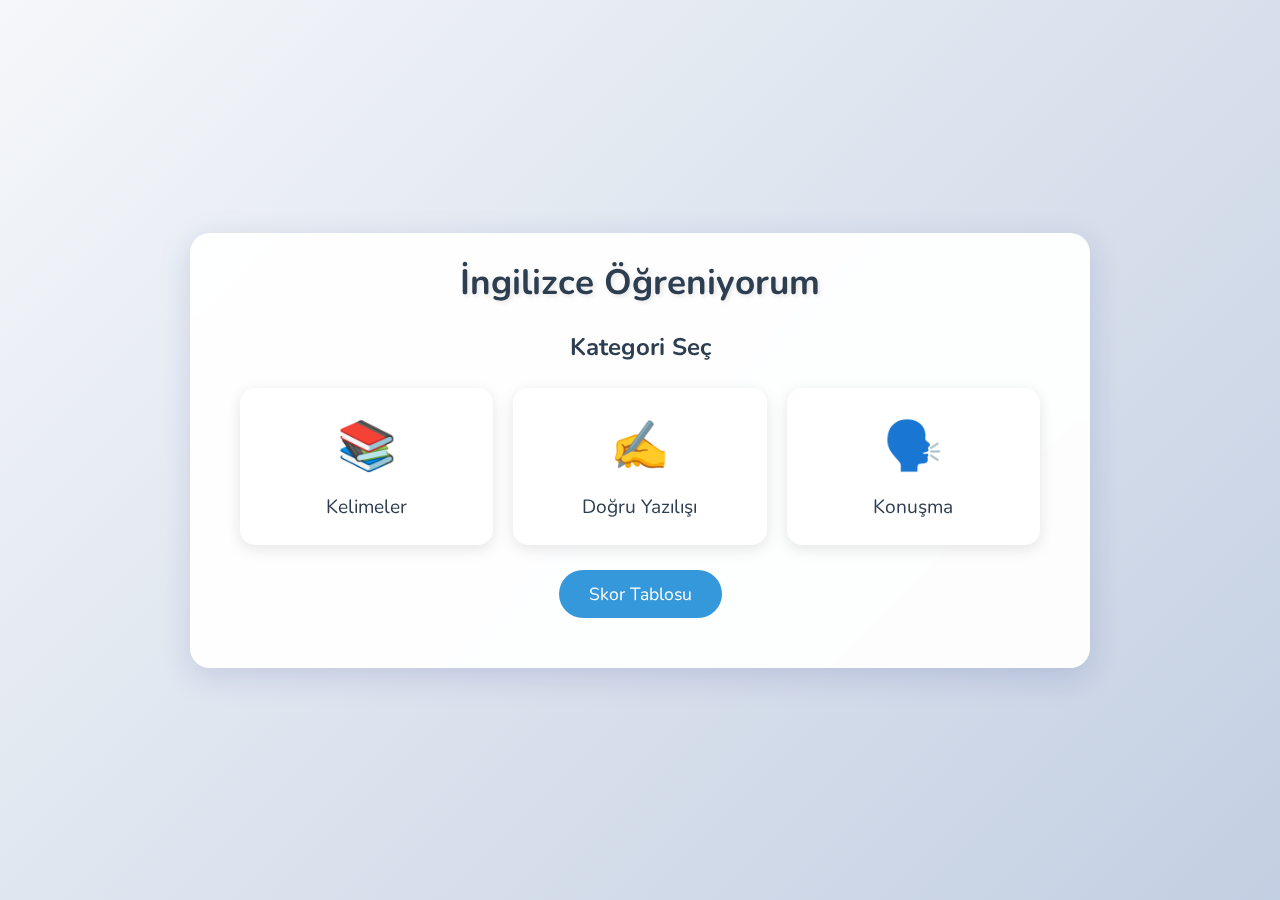
==== commit 838dfca4: "Update index.html" ====
--- a/index.html
+++ b/index.html
@@ -22,7 +22,7 @@
                 </button>
                 <button onclick="startCategory('spelling')" class="category-btn">
                     <span class="category-icon">✍️</span>
-                    Yazım
+                    Doğru Yazılışı
                 </button>
                 <button onclick="startCategory('speaking')" class="category-btn">
                     <span class="category-icon">🗣️</span>
@@ -71,4 +71,4 @@
     </div>
     <script src="script.js"></script>
 </body>
-</html>+</html>
--- a/style.css
+++ b/style.css
@@ -28,14 +28,14 @@
     text-align: center;
     color: #2c3e50;
     font-size: 2.2em;
-    margin-bottom: 30px;
+    margin-bottom: 15px;
     font-weight: 700;
     text-shadow: 2px 2px 4px rgba(0,0,0,0.1);
 }
 
 .timer-container {
     text-align: center;
-    margin-bottom: 25px;
+    margin-bottom: 10px;
 }
 
 .timer {
@@ -43,8 +43,8 @@
     font-weight: bold;
     color: #2c3e50;
     background: #fff;
-    width: 90px;
-    height: 90px;
+    width: 75px;
+    height: 75px;
     border-radius: 50%;
     display: flex;
     align-items: center;
@@ -206,13 +206,13 @@
 .question-container {
     background: #fff;
     border-radius: 15px;
-    padding: 30px;
-    margin-bottom: 25px;
+    padding: 20px;
+    margin-bottom: 15px;
     box-shadow: 0 4px 15px rgba(0,0,0,0.1);
 }
 
 .question {
-    font-size: 1.4em;
+    font-size: 1.6em;
     color: #2c3e50;
     margin-bottom: 25px;
     line-height: 1.6;
@@ -229,19 +229,54 @@
     padding: 15px 20px;
     border: 2px solid #3498db;
     border-radius: 12px;
-    background: white;
+    background: white !important; /* !important ekledik */
     color: #2c3e50;
     font-size: 1.1em;
     cursor: pointer;
     transition: all 0.3s ease;
     text-align: left;
     font-weight: 500;
+    -webkit-tap-highlight-color: transparent !important;
+    -webkit-touch-callout: none;
+    -webkit-user-select: none;
+    user-select: none;
+    -webkit-appearance: none;
+    appearance: none;
+    outline: none !important;
+}
+
+.options button:any-link {
+    -webkit-tap-highlight-color: transparent;
 }
 
 .options button:hover {
     background: #3498db;
     color: white;
     transform: translateX(5px);
+}
+
+@supports (-webkit-touch-callout: none) {
+    /* Normal butonlar için vurguları kaldır */
+    .options button:focus,
+    .options button:active,
+    .options button:hover,
+    .options button:focus-visible {
+        background: white !important;
+        color: #2c3e50 !important;
+        transform: none !important;
+        outline: none !important;
+    }
+    
+    /* Doğru ve yanlış cevaplar için renkleri koru */
+    .options button.correct {
+        background: #2ecc71 !important;
+        color: white !important;
+    }
+    
+    .options button.wrong {
+        background: #e74c3c !important;
+        color: white !important;
+    }
 }
 
 .options button.correct {
@@ -331,7 +366,7 @@
 }
 
 .emoji-wrong {
-    animation: wrongShake 1s ease-in-out;
+    animation: wrongShake 2s ease-in-out;
 }
 
 @keyframes fadeInOut {
@@ -357,7 +392,7 @@
     }
 
     .app-title {
-        font-size: 1.8em;
+        font-size: 2em;
     }
 
     .category-buttons {
@@ -370,7 +405,7 @@
 
     .options button {
         padding: 12px 15px;
-        font-size: 1em;
+        font-size: 1.6em;
     }
 
     .timer {
@@ -399,12 +434,12 @@
     }
 
     .question {
-        font-size: 1.1em;
+        font-size: 1.6em;
     }
 
     .options button {
         padding: 10px;
-        font-size: 0.9em;
+        font-size: 1.2em;
     }
 
     .timer {
@@ -419,4 +454,4 @@
         text-align: center;
         gap: 5px;
     }
-}+}
